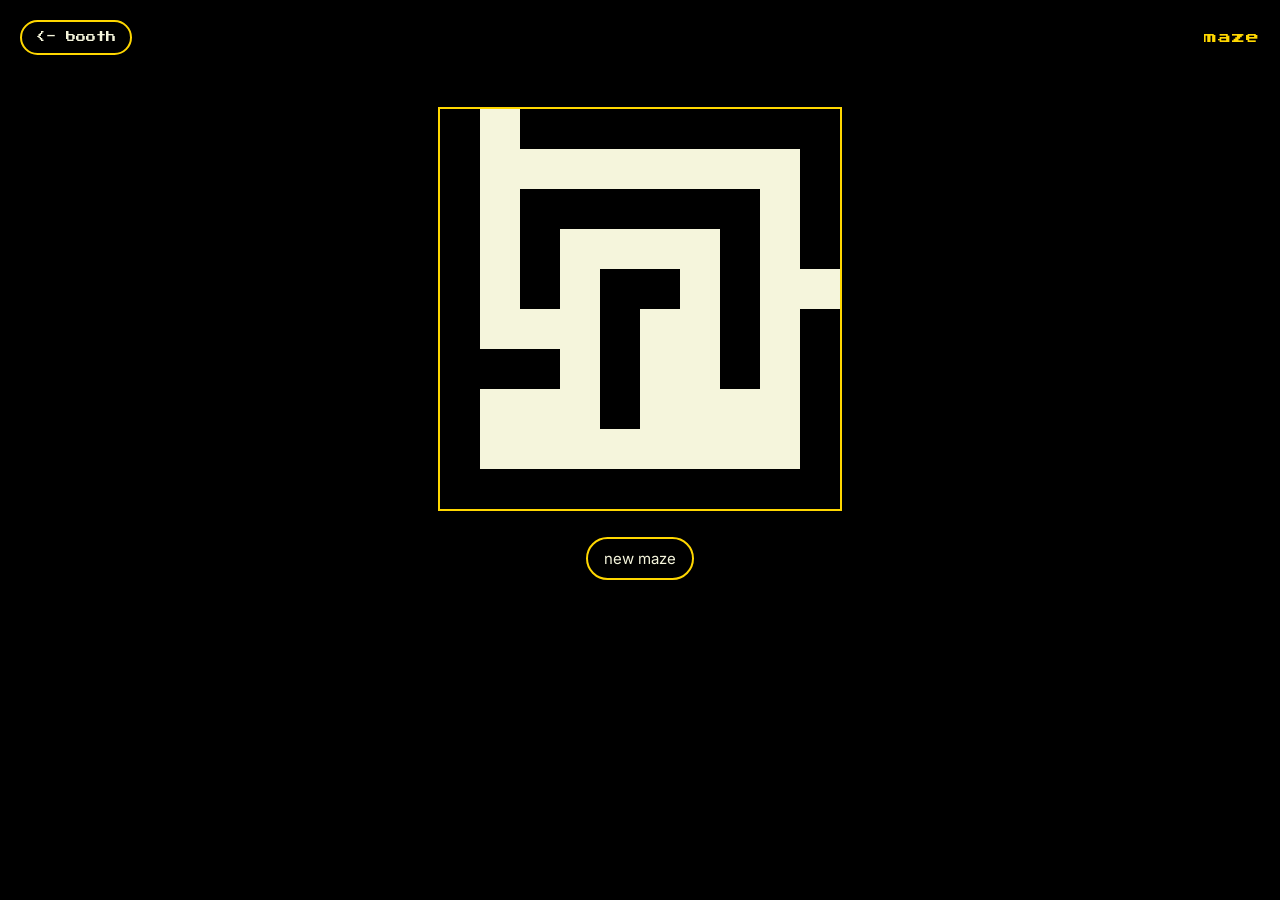
==== games/maze.html @ 462c3531 "memory game is now gonna be maze game; drew a fixed maze onto the canvas;" ====
<!DOCTYPE html>
<html lang="en">
<head>
    <meta charset="UTF-8">
    <meta name="viewport" content="width=device-width, initial-scale=1.0">
    <title>AAAAAAAAAA</title>
    <link rel="stylesheet" href="../style.css">
</head>
<body>
    <div class="game-top">
        <a class="back" href="../index.html"><- booth</a>
        <span class="game-name">maze</span>
    </div>
    <main class="game">
        <canvas id="game-board" width="400" height="400"></canvas>
        <div class="btn-row">
            <button id="new" class="btn">new maze</button>
        </div>
    </main>
    <script src="../js/maze.js"></script>
</body>
</html>
---- style.css ----
@import url('https://fonts.googleapis.com/css2?family=Press+Start+2P&family=Inter:wght@400;500;600;700;800&display=swap');

:root {
    --bg: black;
    --ink: black;
    --paper: beige;
    --gold: gold;
    --cherry: red;
    --teal: teal;

    --font-head: 'Press Start 2P', monospace;
    --font-body: 'Inter', sans-serif;

    --radius: 10px;
    --stub-gap: 40px;
}

* {
    box-sizing: border-box;
}

html {
    scroll-behavior: smooth;
}

body {
    margin: 0;
    max-height: 100vh;
    background-color: var(--bg);
    color: var(--ink);
    font-family: var(--font-body);
    line-height: 1.5;
}

main {
    max-width: 1080px;
    margin: 0 auto;
    padding: 0 24px 64px;
}

.arc-header{
    padding: 48px 24px 32px;
    text-align: center;
    position: relative;
}

.arc-header h1{
    font-family: var(--font-head);
    font-size: 400%;
    color: var(--paper);
    text-shadow: 3px 3px 0 var(--cherry);
    line-height: 1.5;
    margin: 30px 0 10px;
}

.arc-header p{
    font-family: var(--font-head);
    font-size: 10px;
    letter-spacing: 3px;
    color: var(--gold);
}

.tix {
    display: grid;
    grid-template-columns: repeat(auto-fit, minmax(240px, 1fr));
    gap: var(--stub-gap);
    margin-top: 36px;
    align-content: center;
    align-items: center;
}

.tic {
    --hole: 22px;
    position: relative;
    display: flex;
    z-index: 0;
    background-color: var(--paper);
    color: var(--ink);
    border-radius: var(--radius);
    text-decoration: none;
    overflow: hidden;
    box-shadow: 0 10px 24px rgba(0, 0, 0, 0.35);
}

.stub {
    flex: 1;
    display: flex;
    flex-direction: column;
    padding: 22px 18px;
    gap: 6px;
}

.stub-title {
    font-size: 19px;
    font-weight: 800;
    margin: 2px 0px 20px;
}

.stub-desc {
    font-size: 13px;
    color: var(--ink);
}

.stub-tear {
    width: 54px;
    flex-shrink: 0;
    background: var(--gold);
    align-items: center;
    display: flex;
    justify-content: center;
    writing-mode: vertical-rl;
    font-family: var(--font-head);
    font-size: 10px;
    letter-spacing: 2px;
    color: var(--ink);
    text-transform: uppercase;
    background-image: repeating-linear-gradient(
        to bottom,
        var(--ink) 0 3px,
        transparent 3px 12px
    );
    background-position: left center;
    background-size: 2px 100%;
    background-repeat: repeat-y;
    padding: 20px 0;
}

.tic .stub-tear::before,
.tic .stub-tear::after {
  content: "";
  position: absolute;
}

.tic::before,
.tic::after {
  content: "";
  position: absolute;
  width: var(--hole);
  height: var(--hole);
  background: var(--ink);
  border-radius: 50%;
  right: 13%;
  z-index: 2;
}

.tic::before { top: calc(var(--hole) / -2); }
.tic::after { bottom: calc(var(--hole) / -2); }

.game-page {
    max-height: 100vh;
    display: flex;
    flex-direction: column;
}

.game-top {
    display: flex;
    align-items: center;
    justify-content: space-between;
    gap: 12px;
    padding: 20px;
    background: var(--bg);
    flex-wrap: wrap;
}

.back {
    font-family: var(--font-head);
    font-size: 10px;
    color: var(--paper);
    text-decoration: none;
    border: 2px solid var(--gold);
    border-radius: 999px;
    padding: 8px 14px;
    white-space: nowrap;
}

.game {
    flex: 1;
    display: flex;
    flex-direction: column;
    align-items: center;
    justify-content: center;
    gap: 22px;
    padding: 32px 20px 60px;
    text-align: center;
}

.game-name{
    font-family: var(--font-head);
    font-size: 13px;
    color: var(--gold);
    letter-spacing: 1px;
}

.scores {
    display: flex;
    gap: 12px;
    justify-content: center;
    flex-wrap: wrap;
}

.score-chip {
    min-width: 100px;
    padding: 10px 16px;
    border: 2px solid var(--gold);
    border-radius: 8px;
    color: var(--paper);
    font-family: var(--font-head);
    font-size: 9px;
    text-align: center;
    text-transform: uppercase;
}

.score-chip span{
    display: block;
    margin-top: 6px;
    font-family: var(--font-body);
    font-size: 22px;
    font-weight: 800;
    color: var(--gold);
}

.ttt-board {
    display: grid;
    grid-template-columns: repeat(3, 90px);
    grid-template-rows: repeat(3, 90px);
    gap: 6px;
}

.ttt-cell{
    border: 2px solid var(--gold);
    border-radius: 6px;
    background: var(--paper);
    color: var(--ink);
    font-family: var(--font-head);
    font-size: 28px;
    cursor: pointer;
    transition: transform 0.1s;
}

.ttt-cell:hover{
    transform: translateY(-2px);
}

.ttt-cell:active{
    transform: translateY(1px);
}

.turn {
    color: var(--paper);
}

.btn-row{
    display: flex;
    gap: 12px;
    justify-content: center;
    margin-top: 4px;
}

.btn {
    border: 2px solid var(--gold);
    border-radius: 999px;
    padding: 10px 16px;
    background: transparent;
    color: var(--paper);
    font-family: var(--font-body);
    cursor: pointer;
    font-size: 15px;
    transition: background-color 0.15s, color 0.15s, transform 0.1s;
}

.btn:hover{
    background-color: var(--gold);
    color: var(--ink);
}

.btn:active{
    transform: translateY(2px);
}

.ttt-cell.winner{
    background: var(--gold);
}

#game-board {
    border: 2px solid var(--gold);
    background-color: var(--paper);
}
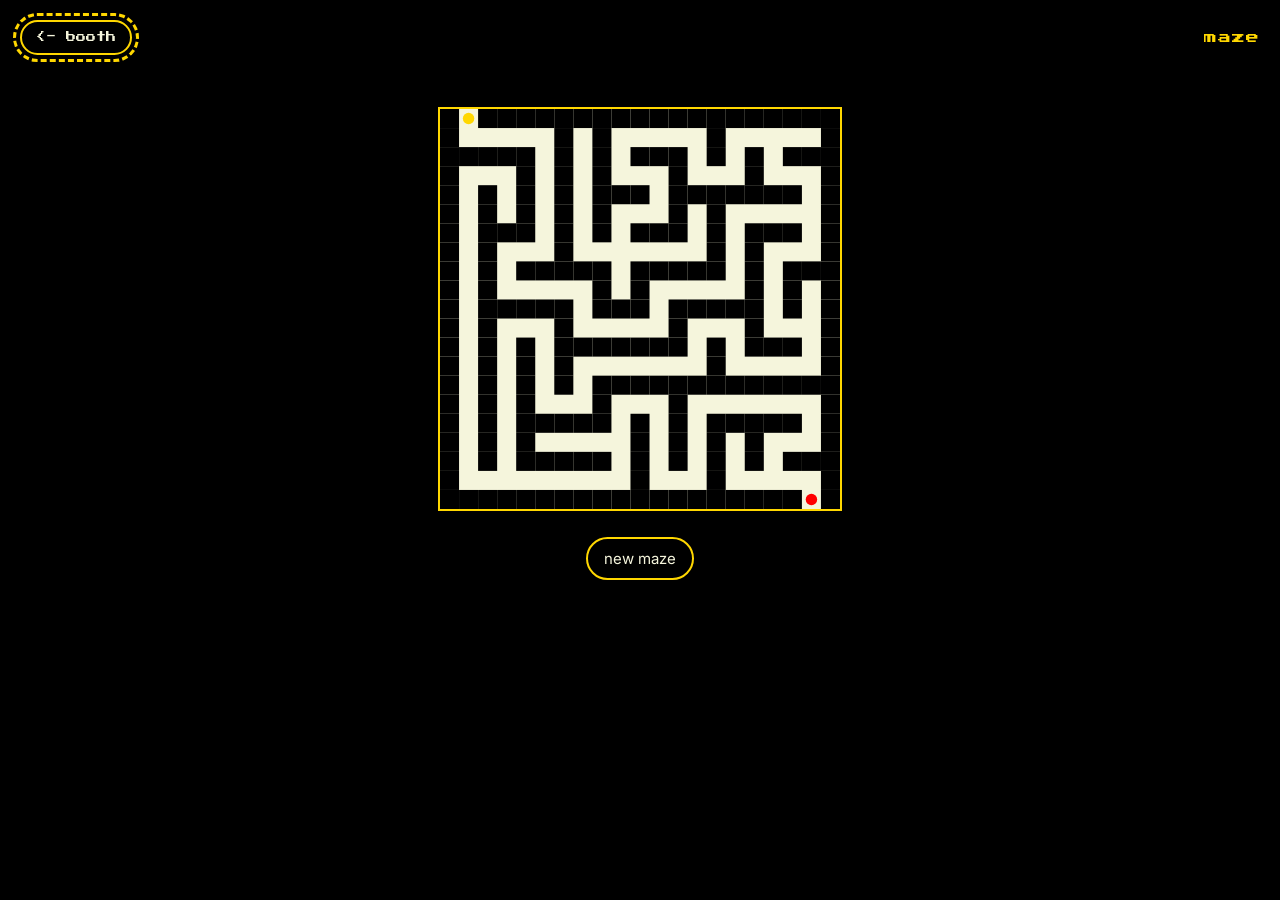
==== commit 779ec5ca: "tabbed it; mouse/tab key no longer work; entirely keyboard based nav/gameplay;" ====
--- a/games/maze.html
+++ b/games/maze.html
@@ -18,5 +18,6 @@
         </div>
     </main>
     <script src="../js/maze.js"></script>
+    <script src="../js/tabbed.js"></script>
 </body>
 </html>
--- a/style.css
+++ b/style.css
@@ -6,7 +6,6 @@
     --paper: beige;
     --gold: gold;
     --cherry: red;
-    --teal: teal;
 
     --font-head: 'Press Start 2P', monospace;
     --font-body: 'Inter', sans-serif;
@@ -17,6 +16,12 @@
 
 * {
     box-sizing: border-box;
+    cursor: none;
+}
+
+:focus {
+    outline: 3px dashed var(--gold);
+    outline-offset: 4px;
 }
 
 html {
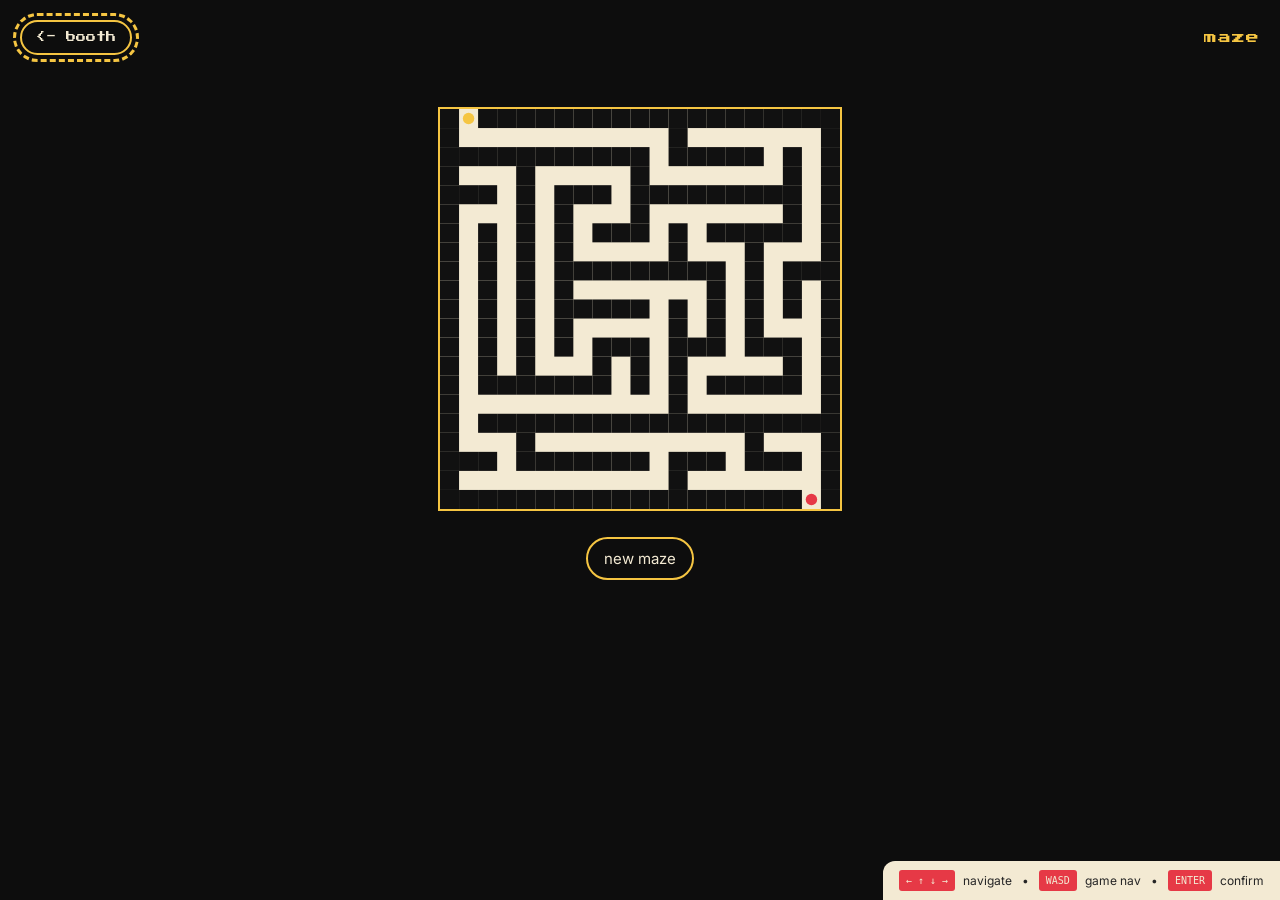
==== commit c2c42ebb: "final visual polishing; game instructions, better colors, smoother page transitions;" ====
--- a/games/maze.html
+++ b/games/maze.html
@@ -17,6 +17,16 @@
             <button id="new" class="btn">new maze</button>
         </div>
     </main>
+    <div class="controls-hud">
+        <span class="key">← ↑ ↓ →</span>
+        <span>navigate</span>
+        <span class="hud-dot">•</span>
+        <span class="key">WASD</span>
+        <span>game nav</span>
+        <span class="hud-dot">•</span>
+        <span class="key">ENTER</span>
+        <span>confirm</span>
+    </div>
     <script src="../js/maze.js"></script>
     <script src="../js/tabbed.js"></script>
 </body>
--- a/style.css
+++ b/style.css
@@ -1,11 +1,11 @@
 @import url('https://fonts.googleapis.com/css2?family=Press+Start+2P&family=Inter:wght@400;500;600;700;800&display=swap');
 
 :root {
-    --bg: black;
-    --ink: black;
-    --paper: beige;
-    --gold: gold;
-    --cherry: red;
+    --bg: #0d0d0d;
+    --ink: #252525;
+    --paper: #f3ead3;
+    --gold: #f5c542;
+    --cherry: #e63946;
 
     --font-head: 'Press Start 2P', monospace;
     --font-body: 'Inter', sans-serif;
@@ -142,7 +142,7 @@
   position: absolute;
   width: var(--hole);
   height: var(--hole);
-  background: var(--ink);
+  background: var(--bg);
   border-radius: 50%;
   right: 13%;
   z-index: 2;
@@ -289,4 +289,48 @@
 #game-board {
     border: 2px solid var(--gold);
     background-color: var(--paper);
+}
+
+.controls-hud{
+    position: fixed;
+    bottom: 0;
+    right: 0;
+    z-index: 50;
+    display: flex;
+    align-items: center;
+    gap: 8px;
+    padding: 9px 16px;
+    background: var(--paper);
+    color: var(--ink);
+    font-size: 12px;
+    border-top-left-radius: 12px;
+}
+
+.controls-hud .key{
+    padding: 3px 7px;
+    border-radius:3px;
+    background: var(--cherry);
+    color: var(--paper);
+    font-family: monospace;
+    font-size: 10px;
+}
+
+.controls-hud .hud-dot {
+    color: var(--ink);
+    margin: 0 2px;
+}
+
+@keyframes arcade-in{
+    from{
+        opacity: 0;
+        transform: translateY(8px);
+    }
+    to{
+        opacity: 1;
+        transform: translateY(0);
+    }
+}
+
+.game, .tix, .arc-header{
+    animation: arcade-in 0.3s ease-out;
 }
